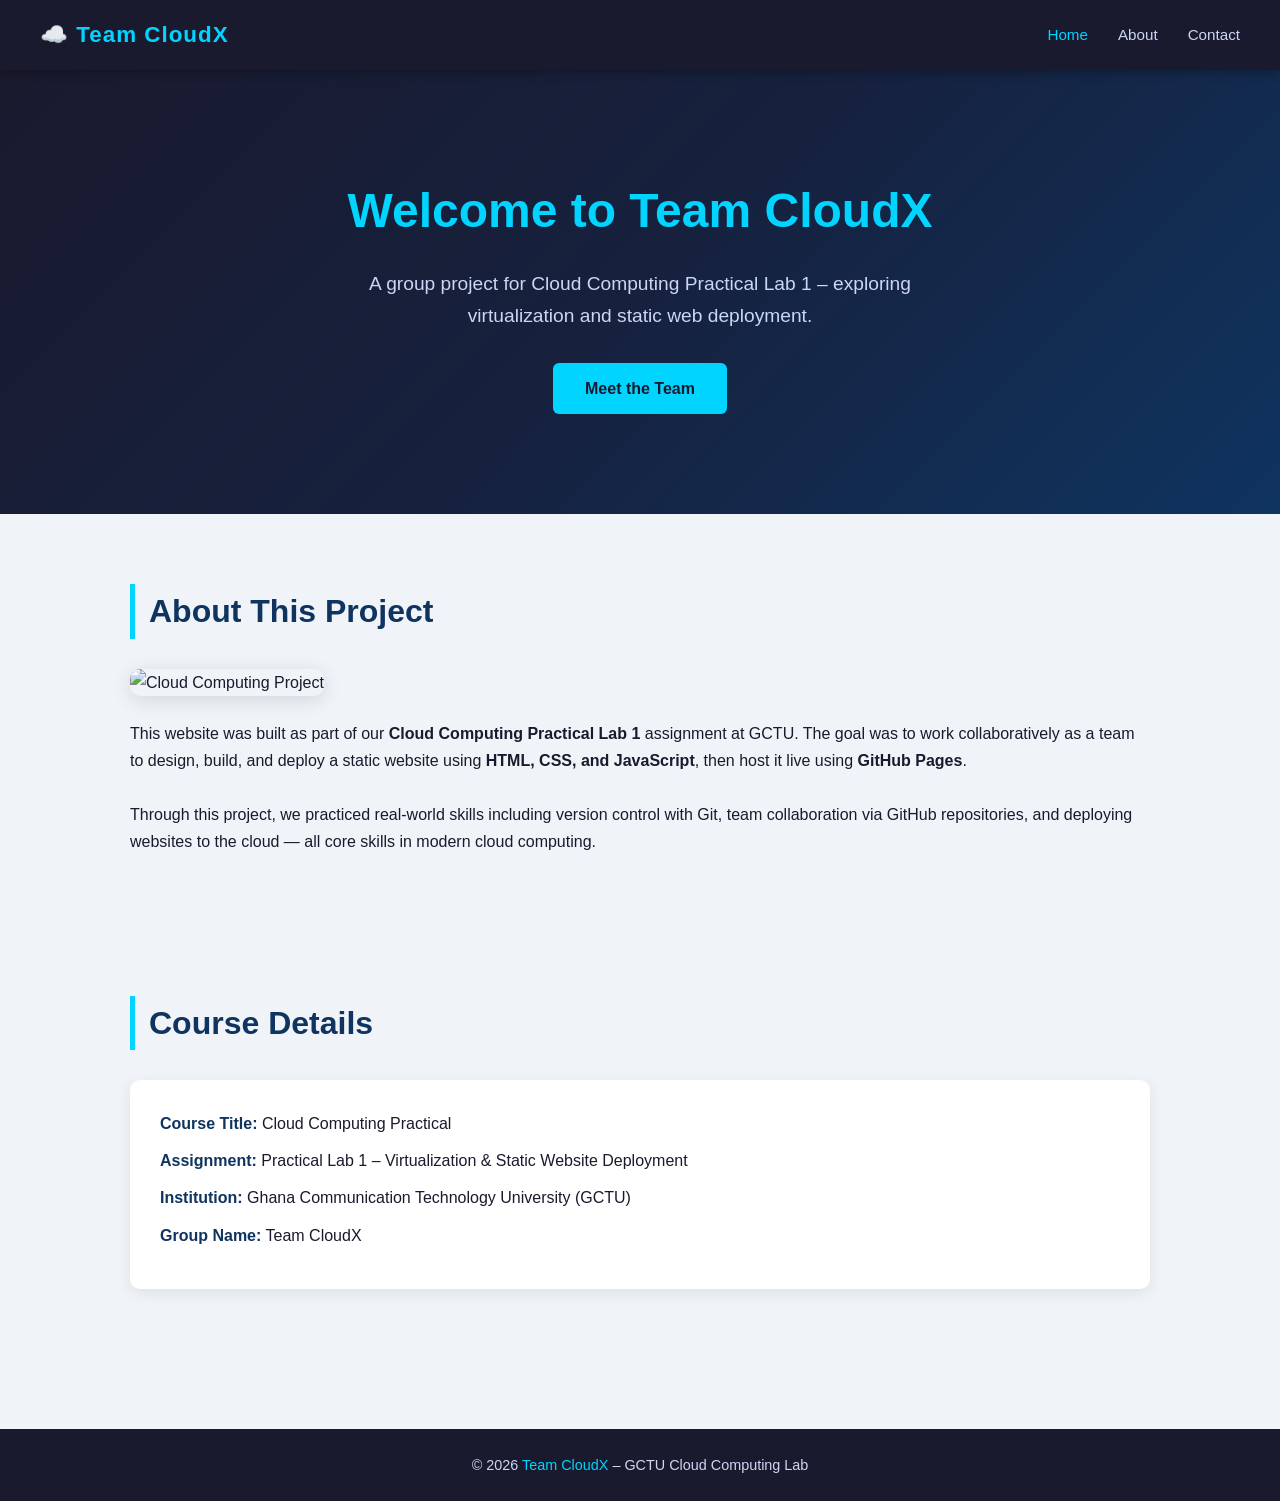
==== index.html @ c3922a6f "add website files" ====
<!DOCTYPE html>
<html lang="en">
<head>
  <meta charset="UTF-8" />
  <meta name="viewport" content="width=device-width, initial-scale=1.0"/>
  <title>Team CloudX – Cloud Computing Lab</title>
  <link rel="stylesheet" href="style.css" />
</head>
<body>

  <!-- NAVBAR -->
  <nav>
    <a href="index.html" class="logo">☁️ Team CloudX</a>
    <ul>
      <li><a href="index.html" class="active">Home</a></li>
      <li><a href="about.html">About</a></li>
      <li><a href="contact.html">Contact</a></li>
    </ul>
  </nav>

  <!-- HERO -->
  <div class="hero">
    <h1>Welcome to Team CloudX</h1>
    <p>A group project for Cloud Computing Practical Lab 1 – exploring virtualization and static web deployment.</p>
    <a href="about.html" class="btn">Meet the Team</a>
  </div>

  <!-- PROJECT DESCRIPTION -->
  <section>
    <h2>About This Project</h2>
    <img src="https://images.unsplash.com/photo-1451187580459-43490279c0fa?w=1200&auto=format&fit=crop" alt="Cloud Computing Project" class="project-img" />
    <p>
      This website was built as part of our <strong>Cloud Computing Practical Lab 1</strong> assignment at GCTU.
      The goal was to work collaboratively as a team to design, build, and deploy a static website using
      <strong>HTML, CSS, and JavaScript</strong>, then host it live using <strong>GitHub Pages</strong>.
    </p>
    <br/>
    <p>
      Through this project, we practiced real-world skills including version control with Git, team collaboration
      via GitHub repositories, and deploying websites to the cloud — all core skills in modern cloud computing.
    </p>
  </section>

  <!-- COURSE INFO -->
  <section>
    <h2>Course Details</h2>
    <div class="info-box">
      <p><span>Course Title:</span> Cloud Computing Practical</p>
      <p><span>Assignment:</span> Practical Lab 1 – Virtualization & Static Website Deployment</p>
      <p><span>Institution:</span> Ghana Communication Technology University (GCTU)</p>
      <p><span>Group Name:</span> Team CloudX</p>
    </div>
  </section>

  <!-- FOOTER -->
  <footer>
    <p>&copy; 2026 <span>Team CloudX</span> – GCTU Cloud Computing Lab</p>
  </footer>

</body>
</html>
---- style.css ----
/* ===== RESET & BASE ===== */
* {
  margin: 0;
  padding: 0;
  box-sizing: border-box;
}

body {
  font-family: 'Segoe UI', Tahoma, Geneva, Verdana, sans-serif;
  background-color: #f0f4f8;
  color: #1a1a2e;
  line-height: 1.7;
}

/* ===== NAVBAR ===== */
nav {
  background-color: #1a1a2e;
  padding: 16px 40px;
  display: flex;
  justify-content: space-between;
  align-items: center;
  position: sticky;
  top: 0;
  z-index: 100;
  box-shadow: 0 2px 10px rgba(0,0,0,0.3);
}

nav .logo {
  color: #00d4ff;
  font-size: 1.4rem;
  font-weight: 700;
  letter-spacing: 1px;
  text-decoration: none;
}

nav ul {
  list-style: none;
  display: flex;
  gap: 30px;
}

nav ul li a {
  color: #ccd6f6;
  text-decoration: none;
  font-size: 0.95rem;
  font-weight: 500;
  transition: color 0.3s;
}

nav ul li a:hover,
nav ul li a.active {
  color: #00d4ff;
}

/* ===== HERO ===== */
.hero {
  background: linear-gradient(135deg, #1a1a2e 0%, #16213e 50%, #0f3460 100%);
  color: white;
  text-align: center;
  padding: 100px 20px;
}

.hero h1 {
  font-size: 3rem;
  font-weight: 800;
  margin-bottom: 16px;
  color: #00d4ff;
}

.hero p {
  font-size: 1.2rem;
  color: #ccd6f6;
  max-width: 600px;
  margin: 0 auto 30px;
}

.btn {
  display: inline-block;
  background-color: #00d4ff;
  color: #1a1a2e;
  padding: 12px 32px;
  border-radius: 6px;
  text-decoration: none;
  font-weight: 700;
  font-size: 1rem;
  transition: background 0.3s, transform 0.2s;
}

.btn:hover {
  background-color: #00b8d9;
  transform: translateY(-2px);
}

/* ===== SECTIONS ===== */
section {
  padding: 70px 40px;
  max-width: 1100px;
  margin: 0 auto;
}

section h2 {
  font-size: 2rem;
  font-weight: 700;
  color: #0f3460;
  margin-bottom: 30px;
  border-left: 5px solid #00d4ff;
  padding-left: 14px;
}

/* ===== CARDS (Members) ===== */
.cards {
  display: grid;
  grid-template-columns: repeat(auto-fit, minmax(200px, 1fr));
  gap: 24px;
  margin-top: 20px;
}

.card {
  background: white;
  border-radius: 10px;
  padding: 28px 20px;
  text-align: center;
  box-shadow: 0 4px 15px rgba(0,0,0,0.08);
  transition: transform 0.3s, box-shadow 0.3s;
}

.card:hover {
  transform: translateY(-5px);
  box-shadow: 0 8px 25px rgba(0,0,0,0.15);
}

.card .avatar {
  width: 70px;
  height: 70px;
  border-radius: 50%;
  background: linear-gradient(135deg, #00d4ff, #0f3460);
  display: flex;
  align-items: center;
  justify-content: center;
  margin: 0 auto 14px;
  font-size: 1.8rem;
  color: white;
  font-weight: 700;
}

.card h3 {
  font-size: 1rem;
  color: #1a1a2e;
  margin-bottom: 6px;
}

.card .role {
  font-size: 0.85rem;
  color: #00d4ff;
  font-weight: 600;
  text-transform: uppercase;
  letter-spacing: 0.5px;
}

/* ===== PROJECT IMAGE ===== */
.project-img {
  width: 100%;
  max-height: 350px;
  object-fit: cover;
  border-radius: 10px;
  margin-bottom: 24px;
  box-shadow: 0 4px 20px rgba(0,0,0,0.12);
}

/* ===== CONTACT FORM ===== */
.contact-form {
  background: white;
  padding: 40px;
  border-radius: 12px;
  box-shadow: 0 4px 20px rgba(0,0,0,0.08);
  max-width: 600px;
}

.form-group {
  margin-bottom: 20px;
}

.form-group label {
  display: block;
  font-weight: 600;
  margin-bottom: 8px;
  color: #1a1a2e;
}

.form-group input,
.form-group textarea {
  width: 100%;
  padding: 12px 16px;
  border: 2px solid #e0e0e0;
  border-radius: 6px;
  font-size: 0.95rem;
  font-family: inherit;
  transition: border-color 0.3s;
  outline: none;
}

.form-group input:focus,
.form-group textarea:focus {
  border-color: #00d4ff;
}

.form-group textarea {
  height: 140px;
  resize: vertical;
}

.contact-form button {
  background-color: #0f3460;
  color: white;
  padding: 12px 32px;
  border: none;
  border-radius: 6px;
  font-size: 1rem;
  font-weight: 600;
  cursor: pointer;
  transition: background 0.3s;
}

.contact-form button:hover {
  background-color: #00d4ff;
  color: #1a1a2e;
}

/* ===== INFO BOX ===== */
.info-box {
  background: white;
  border-radius: 10px;
  padding: 30px;
  box-shadow: 0 4px 15px rgba(0,0,0,0.08);
  margin-bottom: 30px;
}

.info-box p {
  margin-bottom: 10px;
  font-size: 1rem;
}

.info-box span {
  font-weight: 600;
  color: #0f3460;
}

/* ===== FOOTER ===== */
footer {
  background-color: #1a1a2e;
  color: #ccd6f6;
  text-align: center;
  padding: 24px;
  font-size: 0.9rem;
  margin-top: 40px;
}

footer span {
  color: #00d4ff;
}

/* ===== RESPONSIVE ===== */
@media (max-width: 600px) {
  nav {
    flex-direction: column;
    gap: 14px;
    padding: 16px 20px;
  }

  nav ul {
    gap: 16px;
  }

  .hero h1 {
    font-size: 2rem;
  }

  section {
    padding: 50px 20px;
  }

  .contact-form {
    padding: 24px;
  }
}
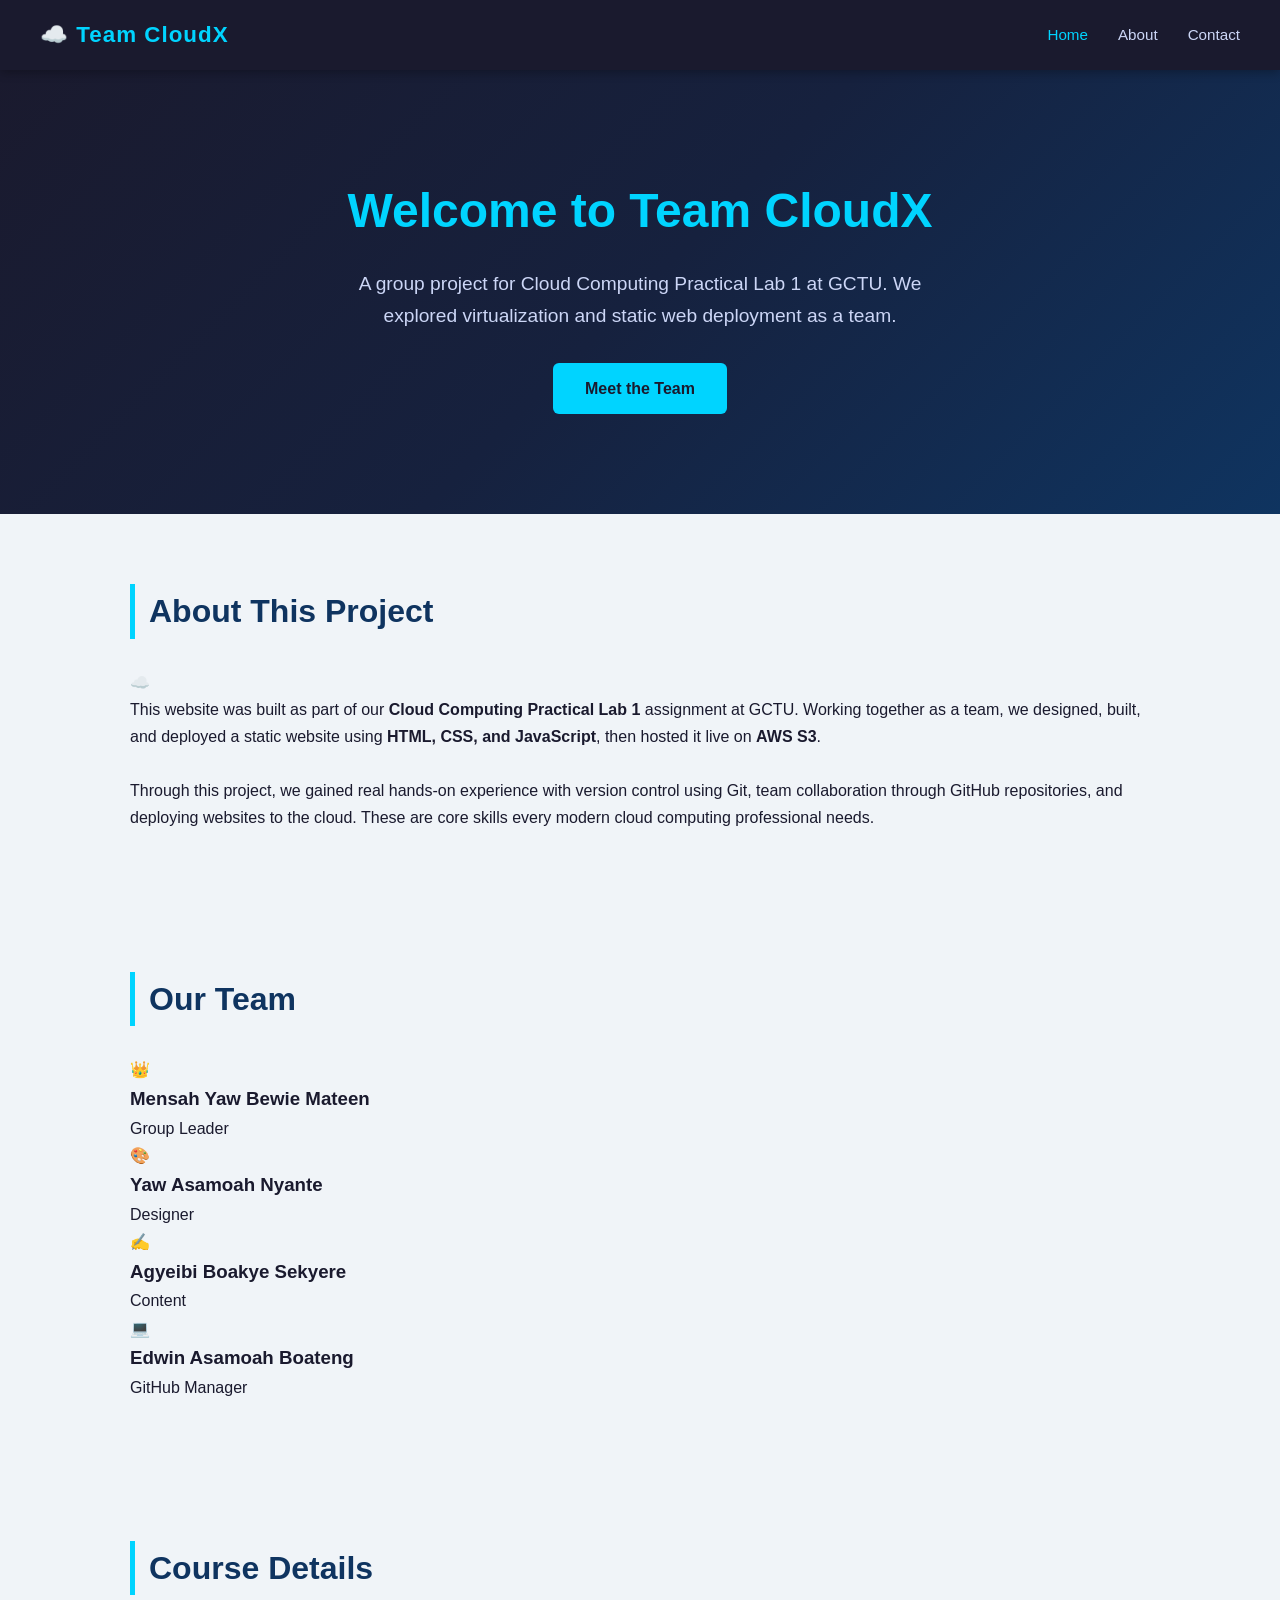
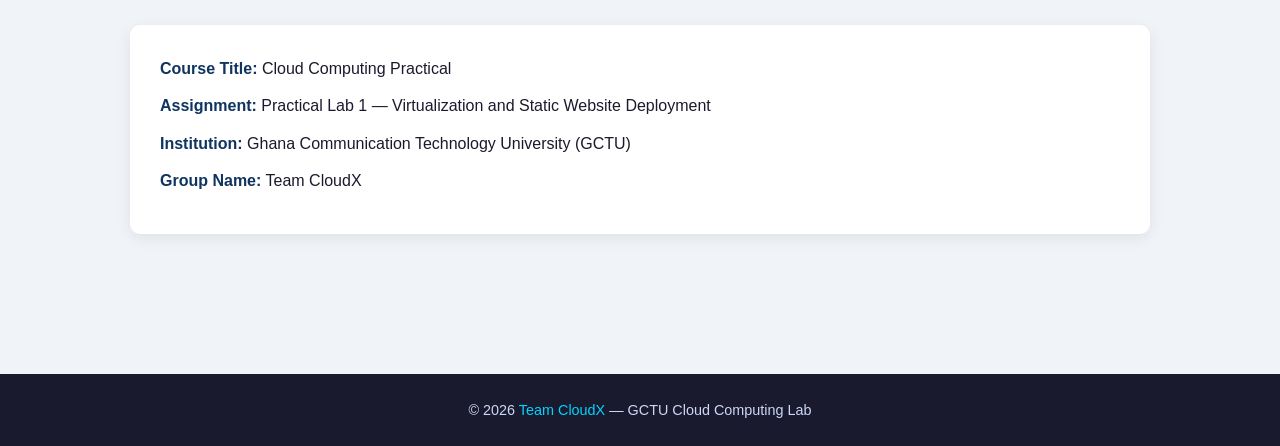
==== commit 60ed22ec: "Revise project overview and add team member section Updated project description and team member deta" ====
--- a/index.html
+++ b/index.html
@@ -21,24 +21,51 @@
   <!-- HERO -->
   <div class="hero">
     <h1>Welcome to Team CloudX</h1>
-    <p>A group project for Cloud Computing Practical Lab 1 – exploring virtualization and static web deployment.</p>
+    <p>A group project for Cloud Computing Practical Lab 1 at GCTU. We explored virtualization and static web deployment as a team.</p>
     <a href="about.html" class="btn">Meet the Team</a>
   </div>
 
   <!-- PROJECT DESCRIPTION -->
   <section>
     <h2>About This Project</h2>
-    <img src="https://images.unsplash.com/photo-1451187580459-43490279c0fa?w=1200&auto=format&fit=crop" alt="Cloud Computing Project" class="project-img" />
+    <div class="img-placeholder">☁️</div>
     <p>
       This website was built as part of our <strong>Cloud Computing Practical Lab 1</strong> assignment at GCTU.
-      The goal was to work collaboratively as a team to design, build, and deploy a static website using
-      <strong>HTML, CSS, and JavaScript</strong>, then host it live using <strong>GitHub Pages</strong>.
+      Working together as a team, we designed, built, and deployed a static website using
+      <strong>HTML, CSS, and JavaScript</strong>, then hosted it live on <strong>AWS S3</strong>.
     </p>
     <br/>
     <p>
-      Through this project, we practiced real-world skills including version control with Git, team collaboration
-      via GitHub repositories, and deploying websites to the cloud — all core skills in modern cloud computing.
+      Through this project, we gained real hands-on experience with version control using Git, team collaboration
+      through GitHub repositories, and deploying websites to the cloud. These are core skills every modern cloud computing professional needs.
     </p>
+  </section>
+
+  <!-- TEAM MEMBERS -->
+  <section>
+    <h2>Our Team</h2>
+    <div class="team-grid">
+      <div class="team-card">
+        <div class="t-avatar">👑</div>
+        <h3>Mensah Yaw Bewie Mateen</h3>
+        <span class="badge">Group Leader</span>
+      </div>
+      <div class="team-card">
+        <div class="t-avatar">🎨</div>
+        <h3>Yaw Asamoah Nyante</h3>
+        <span class="badge">Designer</span>
+      </div>
+      <div class="team-card">
+        <div class="t-avatar">✍️</div>
+        <h3>Agyeibi Boakye Sekyere</h3>
+        <span class="badge">Content</span>
+      </div>
+      <div class="team-card">
+        <div class="t-avatar">💻</div>
+        <h3>Edwin Asamoah Boateng</h3>
+        <span class="badge">GitHub Manager</span>
+      </div>
+    </div>
   </section>
 
   <!-- COURSE INFO -->
@@ -46,7 +73,7 @@
     <h2>Course Details</h2>
     <div class="info-box">
       <p><span>Course Title:</span> Cloud Computing Practical</p>
-      <p><span>Assignment:</span> Practical Lab 1 – Virtualization & Static Website Deployment</p>
+      <p><span>Assignment:</span> Practical Lab 1 — Virtualization and Static Website Deployment</p>
       <p><span>Institution:</span> Ghana Communication Technology University (GCTU)</p>
       <p><span>Group Name:</span> Team CloudX</p>
     </div>
@@ -54,7 +81,7 @@
 
   <!-- FOOTER -->
   <footer>
-    <p>&copy; 2026 <span>Team CloudX</span> – GCTU Cloud Computing Lab</p>
+    <p>&copy; 2026 <span>Team CloudX</span> — GCTU Cloud Computing Lab</p>
   </footer>
 
 </body>
